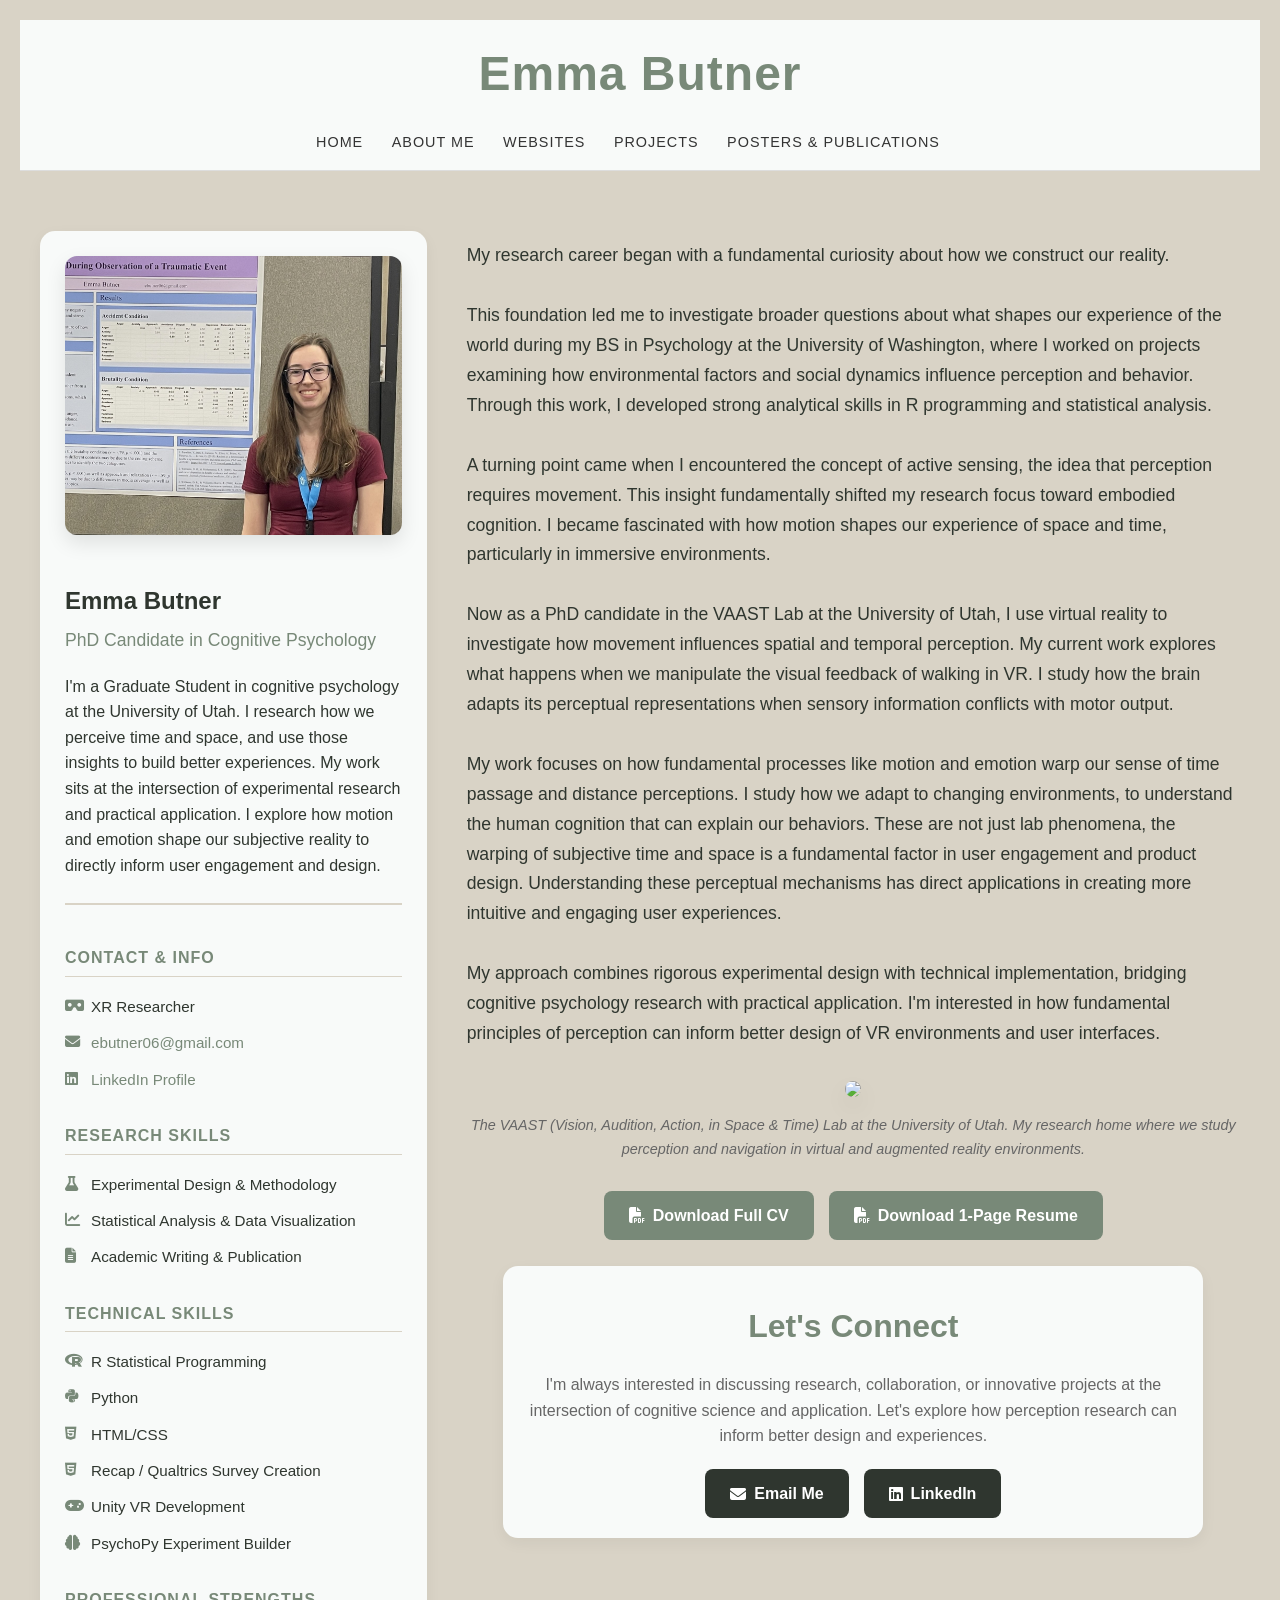
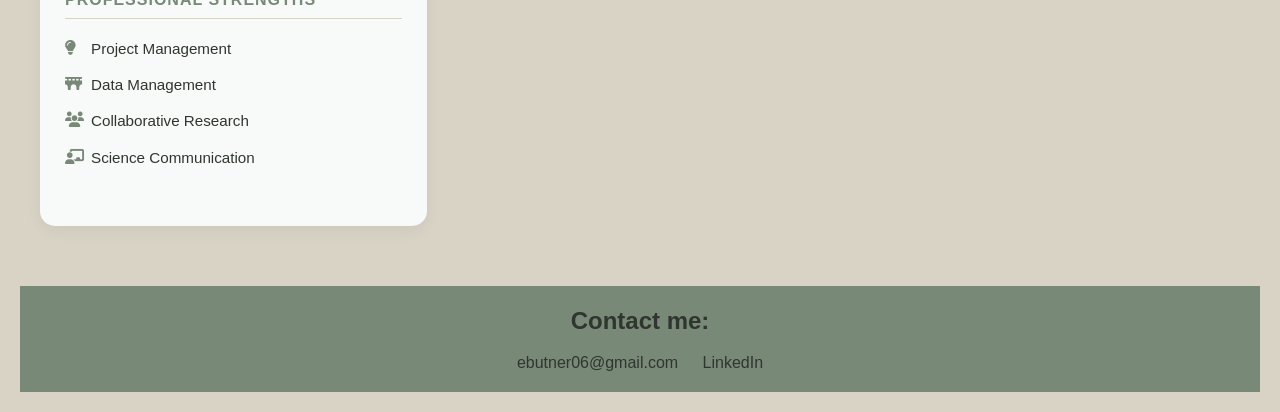
==== aboutme.html @ ad9878ea "Add files via upload" ====
<!DOCTYPE html>
<html lang="en">
<head>
    <meta charset="UTF-8">
    <meta name="viewport" content="width=device-width, initial-scale=1.0">
    <title>Emma Butner | Cognitive Neuroscience & Design</title>
    <link rel="stylesheet" href="home.css">
    <link rel="stylesheet" href="https://cdnjs.cloudflare.com/ajax/libs/font-awesome/6.4.0/css/all.min.css">
    <style>
        /* Two-column layout */
        .two-column-container {
            display: grid;
            grid-template-columns: 1fr 2fr;
            gap: 40px;
            margin: 30px 0;
            max-width: 1200px;
            margin-left: auto;
            margin-right: auto;
        }
        
        /* Left column styling */
        .left-column {
            background: #F8FAF9;
            padding: 25px;
            border-radius: 15px;
            box-shadow: 0 5px 15px rgba(0,0,0,0.05);
        }
        
        .profile-image {
            width: 100%;
            border-radius: 12px;
            margin-bottom: 20px;
            box-shadow: 0 8px 20px rgba(0,0,0,0.1);
        }
        
        .name-title {
            color: #2F362F;
            margin-bottom: 5px;
        }
        
        .subtitle {
            color: #788978;
            font-size: 1.1rem;
            margin-bottom: 20px;
        }
        
        .quick-info {
            margin: 25px 0;
            padding-top: 25px;
            border-top: 2px solid #D9D3C6;
        }
        
        .info-section {
            margin-bottom: 25px;
        }
        
        .info-section h3 {
            color: #788978;
            font-size: 1rem;
            text-transform: uppercase;
            letter-spacing: 1px;
            margin-bottom: 12px;
            padding-bottom: 5px;
            border-bottom: 1px solid #D9D3C6;
        }
        
        .info-list {
            list-style: none;
            padding: 0;
            margin: 0;
        }
        
        .info-list li {
            padding: 6px 0;
            color: #2F362F;
            font-size: 0.95rem;
            display: flex;
            align-items: flex-start;
        }
        
        .info-list li i {
            color: #788978;
            margin-right: 10px;
            margin-top: 3px;
            width: 16px;
        }
        
        /* Right column styling */
        .right-column {
            padding: 10px 0;
        }
        
        .section-title {
            color: #788978;
            font-size: 1.8rem;
            margin-bottom: 20px;
            padding-bottom: 10px;
            border-bottom: 2px solid #D9D3C6;
        }
        
        .about-blurb {
            font-size: 1.1rem;
            line-height: 1.7;
            color: #2F362F;
            margin-bottom: 30px;
        }
        
        .lab-image-container {
            margin: 30px 0;
            text-align: center;
        }
        
        .lab-image {
            width: 100%;
            max-width: 600px;
            border-radius: 12px;
            box-shadow: 0 10px 25px rgba(0,0,0,0.08);
        }
        
        .caption {
            font-style: italic;
            color: #666;
            font-size: 0.9rem;
            margin-top: 10px;
            text-align: center;
        }

        .connect-bar {
            background: #F8FAF9;
            padding: 20px;
            border-radius: 15px;
            text-align: center;
            box-shadow: 0 5px 15px rgba(0,0,0,0.05);
            max-width: 700px;
            margin: 0 auto;
        }

        h3, .connect-bar h3 {
            color: #788978;
            margin-bottom: 20px;
        }
        
        .cv-buttons {
            display: flex;
            gap: 15px;
            justify-content: center;
            flex-wrap: wrap;
        }
        
        .cv-button {
            padding: 12px 25px;
            background: #788978;
            color: white;
            text-decoration: none;
            border-radius: 8px;
            font-weight: bold;
            transition: all 0.3s ease;
            display: inline-flex;
            align-items: center;
            gap: 8px;
        }
        
        .cv-button:hover {
            background: #2F362F;
            transform: translateY(-3px);
            box-shadow: 0 8px 15px rgba(0,0,0,0.1);
        }
        
        .connect-buttons {
            display: flex;
            gap: 15px;
            justify-content: center;
            flex-wrap: wrap;
        }
        
        .connect-button {
            padding: 12px 25px;
            background: #2F362F;
            color: white;
            text-decoration: none;
            border-radius: 8px;
            font-weight: bold;
            transition: all 0.3s ease;
            display: inline-flex;
            align-items: center;
            gap: 8px;
        }
        
        .connect-button:hover {
            background: #788978;
            transform: translateY(-3px);
            box-shadow: 0 8px 15px rgba(0,0,0,0.1);
        }
        
        /* Featured work styling */
        .featured-work {
            margin: 50px 0;
        }
        
        /* Responsive design */
        @media (max-width: 992px) {
            .two-column-container {
                grid-template-columns: 1fr;
                gap: 30px;
            }
            
            .left-column, .right-column {
                max-width: 800px;
                margin: 0 auto;
            }
            
            .bottom-bars {
                grid-template-columns: 1fr;
                gap: 20px;
            }
        }
        
        @media (max-width: 768px) {
            .two-column-container {
                margin: 15px 0;
            }
            
            .left-column, .right-column, .cv-bar, .connect-bar {
                padding: 20px;
            }
            
            .cv-buttons, .connect-buttons {
                flex-direction: column;
                align-items: center;
            }
            
            .cv-button, .connect-button {
                width: 100%;
                max-width: 300px;
                justify-content: center;
            }
        }
    </style>
</head>
<body>
    <header>
        <h1>Emma Butner</h1>
        <nav>
            <a href="home.html">Home</a>
            <a href="aboutme.html">About Me</a>
            <a href="websites.html">Websites</a>
            <a href="experiment.html">Projects</a>
            <a href="p&p.html">Posters & Publications</a>
        </nav>
    </header>

    <main>
        <!-- Two Column Layout -->
        <div class="two-column-container">
            <!-- Left Column -->
            <div class="left-column">
                <img src="images/portrait.jpg" alt="Emma Butner" class="profile-image">
                
                <h2 class="name-title">Emma Butner</h2>
                <p class="subtitle">PhD Candidate in Cognitive Psychology</p>
                
                <p>I'm a Graduate Student in cognitive psychology at the University of Utah. I research how we perceive time and space, and use those insights to build better experiences. My work sits at the intersection of experimental research and practical application. I explore how motion and emotion shape our subjective reality to directly inform user engagement and design.</p>

                <div class="quick-info">
                    <div class="info-section">
                        <h3>Contact & Info</h3>
                        <ul class="info-list">
                            <li><i class="fas fa-vr-cardboard"></i> XR Researcher</li>
                            <li><i class="fas fa-envelope"></i> <a href="mailto:ebutner06@gmail.com"  style="color: #788978; text-decoration: none;">ebutner06@gmail.com</a></li>
                            <li><i class="fab fa-linkedin"></i> <a href="https://www.linkedin.com/in/emma-butner/" style="color: #788978; text-decoration: none;" target="_blank">LinkedIn Profile</a></li>
                        </ul>
                    </div>
                    
                    <div class="info-section">
                        <h3>Research Skills</h3>
                        <ul class="info-list">
                            <li><i class="fas fa-flask"></i> Experimental Design & Methodology</li>
                            <li><i class="fas fa-chart-line"></i> Statistical Analysis & Data Visualization</li>
                            <li><i class="fas fa-file-alt"></i> Academic Writing & Publication</li>
                        </ul>
                    </div>
                    
                    <div class="info-section">
                        <h3>Technical Skills</h3>
                        <ul class="info-list">
                            <li><i class="fab fa-r-project"></i> R Statistical Programming</li>
                            <li><i class="fab fa-python"></i> Python</li>
                            <li><i class="fab fa-html5"></i> HTML/CSS</li>
                            <li><i class="fab fa-html5"></i> Recap / Qualtrics Survey Creation</li>
                            <li><i class="fas fa-gamepad"></i> Unity VR Development</li>
                            <li><i class="fas fa-brain"></i> PsychoPy Experiment Builder</li>
                        </ul>
                    </div>
                    
                    <div class="info-section">
                        <h3>Professional Strengths</h3>
                        <ul class="info-list">
                            <li><i class="fas fa-lightbulb"></i> Project Management</li>
                            <li><i class="fas fa-bridge"></i> Data Management</li>
                            <li><i class="fas fa-users"></i> Collaborative Research</li>
                            <li><i class="fas fa-chalkboard-teacher"></i> Science Communication</li>
                        </ul>
                    </div>
                </div>
            </div>
            
            <!-- Right Column -->
            <div class="right-column">
               
                <div class="about-blurb">
                    <p>My research career began with a fundamental curiosity about how we construct our reality.</p>
                    <br>
                    <p>This foundation led me to investigate broader questions about what shapes our experience of the world during my BS in Psychology at the University of Washington, where I worked on projects examining how environmental factors and social dynamics influence perception and behavior. Through this work, I developed strong analytical skills in R programming and statistical analysis.</p>
                    <br>
                    <p>A turning point came when I encountered the concept of active sensing, the idea that perception requires movement. This insight fundamentally shifted my research focus toward embodied cognition. I became fascinated with how motion shapes our experience of space and time, particularly in immersive environments.</p>
                    <br>
                    <p>Now as a PhD candidate in the VAAST Lab at the University of Utah, I use virtual reality to investigate how movement influences spatial and temporal perception. My current work explores what happens when we manipulate the visual feedback of walking in VR. I study how the brain adapts its perceptual representations when sensory information conflicts with motor output.</p>
                    <br>
                    <p>My work focuses on how fundamental processes like motion and emotion warp our sense of time passage and distance perceptions. I study how we adapt to changing environments, to understand the human cognition that can explain our behaviors. These are not just lab phenomena, the warping of subjective time and space is a fundamental factor in user engagement and product design. Understanding these perceptual mechanisms has direct applications in creating more intuitive and engaging user experiences.</p>
                    <br>
                    <p>My approach combines rigorous experimental design with technical implementation, bridging cognitive psychology research with practical application. I'm interested in how fundamental principles of perception can inform better design of VR environments and user interfaces.</p>
                </div>
                
                <div class="lab-image-container">
                    <img src="images/vaast2.jpg" class="lab-image">
                    <p class="caption">The VAAST (Vision, Audition, Action, in Space & Time) Lab at the University of Utah. My research home where we study perception and navigation in virtual and augmented reality environments.</p>
                </div>

                <div class="cv-buttons">
                    <a href="images/CV grad school.pdf" class="cv-button" download target="_blank">
                        <i class="fas fa-file-pdf"></i> Download Full CV
                    </a>
                    <a href="images/Resume Grad.pdf" class="cv-button" download target="_blank">
                        <i class="fas fa-file-pdf"></i> Download 1-Page Resume
                    </a>
                </div>
                <br>
                    
                    <!-- Connect Bar -->
                <div class="connect-bar">
                    <h3 style="font-size: 2rem;">Let's Connect</h3>
                    <p style="margin-bottom: 20px; color: #666;">I'm always interested in discussing research, collaboration, or innovative projects at the intersection of cognitive science and application. Let's explore how perception research can inform better design and experiences.</p>
                    <div class="connect-buttons">
                        <a href="mailto:ebutner06@gmail.com" class="connect-button">
                            <i class="fas fa-envelope"></i> Email Me
                        </a>
                        <a href="https://www.linkedin.com/in/emma-butner/" class="connect-button" target="_blank">
                            <i class="fab fa-linkedin"></i> LinkedIn
                        </a>
                    </div>
                </div>
            </div>
        </div>
    </main>

    <footer>
        <div class="footer-text">
            <h2>Contact me:</h2> 
            <a href="mailto:ebutner06@gmail.com" target="_blank">ebutner06@gmail.com</a>
            <a href="https://www.linkedin.com/in/emma-butner/" target="_blank">LinkedIn</a>
        </div>
    </footer>
</body>
</html>
---- home.css ----
/* base colors for this project
white: #F8FAF9 
black: #2F362F
green: #788978
creme: #D9D3C6
*/

* {
  margin: 0;
  padding: 0;
  box-sizing: border-box;
}

body { /* for any text between <body> and </body> in the html */
  font-family: Calibri, 'Trebuchet MS', sans-serif; /* body text font */
  margin: 0;
  padding: 20px;
  line-height: 1.6;
  color: #2F362F;
  background-color: #D9D3C6;
  min-height: 100vh;
  display: flex;
  flex-direction: column;
}

h1 { /* for any text between <h1> and </h1> */
  font-size: 3rem;
  margin-bottom: 1rem;
  letter-spacing: 1px;
  color: #788978;
}

h2 { /* for any text between <h2> and </h2> */
  color: #788978;
  margin: 20px 0;
}

h3 {
  margin: 15px 0;
}

nav {
  margin-top: 1rem;
}

nav a{
  margin-right: 1.5rem;
  text-decoration: none;
  text-transform: uppercase;
  font-size: 0.9rem;
  letter-spacing: 1px;
  color: #333;
}

nav a:hover{
  text-decoration: underline;
}

header { /* for any text between <header> and </header>. all details for the header image */
  position: relative;
  top: 0;
  background: #F8FAF9;
  padding: 1rem;
  border-bottom: 1px solid #ddd;
  height: auto;
  text-align: center;
}

main {
    padding: 30px 20px;
    max-width: 1400px;
    margin: 0 auto;
    flex: 1;
}

.tagline {
    color: #666;
    font-style: italic;
    margin-top: -0.5rem;
}

.hero {
    text-align: center;
    padding: 4rem 2rem;
    background: linear-gradient(135deg, #f5f7fa 0%, #e4e8ed 100%);
}

.hero h2 {
    font-size: 2.5rem;
    margin-bottom: 1rem;
}

.hero-subtitle {
    font-size: 1.2rem;
    max-width: 600px;
    margin: 0 auto 2rem;
    color: #555;
}

.highlight {
    color: #e69e3a;
    font-weight: bold;
}

.button {
    display: inline-block;
    padding: 0.8rem 2rem;
    background-color: #788978;
    color: #F8FAF9;
    text-decoration: none;
    border-radius: 4px;
    font-weight: bold;
    transition: background-color 0.3s ease;
}

.button:hover {
    background-color: #e69e3a;
}

.intro {
    max-width: 800px;
    margin: 3rem auto;
    padding: 0 2rem;
    text-align: center;
    font-size: 1.1rem;
}

.featured-work {
    padding: 3rem 2rem;
    background-color: #fff;
}

.work-grid {
    display: grid;
    grid-template-columns: repeat(auto-fit, minmax(280px, 1fr));
    gap: 2rem;
    max-width: 1000px;
    margin: 2rem auto;
}

.work-card {
    border: 1px solid #ddd;
    border-radius: 8px;
    overflow: hidden;
    background-color: #fff;
    transition: transform 0.3s ease, box-shadow 0.3s ease;
}

.work-card:hover {
    transform: translateY(-5px);
    box-shadow: 0 10px 20px rgba(0,0,0,0.1);
}

.card-image {
    height: 180px;
    background-color: #e69e3a; /* Placeholder color */
    position: relative;
}

.category-tag {
    position: absolute;
    top: 10px;
    left: 10px;
    background-color: rgba(44, 62, 80, 0.85);
    color: white;
    padding: 0.3rem 0.7rem;
    border-radius: 12px;
    font-size: 0.8rem;
}

.work-card h3, .work-card p {
    padding: 0 1rem;
}

.card-link {
    display: block;
    padding: 1rem;
    color: #2c3e50;
    font-weight: bold;
    text-decoration: none;
}

.card-link:hover {
    color: #e69e3a;
}

.secondary-button {
    text-decoration: none;
    color: #2F362F;
    border: 2px solid #2F362F;
    padding: 0.6rem 1.5rem;
    border-radius: 4px;
    font-weight: bold;
    transition: all 0.3s ease;
}

.secondary-button:hover {
    background-color: #2F362F;
    color: white;
}

.research-cta {
    text-align: center;
    padding: 4rem 2rem;
    background-color: #f0f4f8;
}

footer {
    background-color: #788978;
    padding: 1rem;
    text-align: center;
    position: relative;
    bottom: 0;
    width: 100%;
    display: flex;
    flex-direction: column;
}

.footer-text {
  text-align: center;
}

.footer-text h2 {
  color: #2F362F;
  margin: 0 0 10px 0;
}

.footer-text a {
  color: #2F362F;
  margin: 0 10px;
  text-decoration: none;
}

.footer-text a:hover {
  text-decoration: underline;
}

.copyright {
    margin-top: 2rem;
    font-size: 0.9rem;
    color: #aaa;
}

/* Image and Layout Utilities */
.portrait {
    max-width: 100%;
    height: auto;
}

.flex-container {
    display: flex;
    align-items: flex-start;
    gap: 30px;
    margin: 20px 0;
}

.flex-container img {
    flex-shrink: 0;
    width: 300px;
    border-radius: 10px;
}

.flex-container .text-content {
    flex: 1;
}

/* Responsive */
@media (max-width: 768px) {
    body {
        padding: 10px;
    }
    
    h1 {
        font-size: 2rem;
    }
    
    .flex-container {
        flex-direction: column;
        align-items: center;
        text-align: center;
    }
    
    .flex-container img {
        width: 80%;
        max-width: 400px;
    }
    
    nav {
        display: flex;
        flex-wrap: wrap;
        justify-content: center;
        gap: 10px;
    }
    
    nav a {
        margin: 0;
    }
}

/*//////////////////////////////////////////*/
/* website page format */
/* Computer setup styles for websites.html */
.computer-setup {
    position: relative;
    width: 1350px;
    height: 800px;
    margin: 20px auto 40px auto;
}

.tower {
    position: absolute;
    left: 10px;
    bottom: 200px;
    width: 180px;
    height: 400px;
    background: #222;
    border-radius: 5px;
    box-shadow: 0 5px 15px rgba(0,0,0,0.3);
    z-index: 1;
}

.tower-front {
    position: absolute;
    top: 10px;
    left: 10px;
    right: 10px;
    bottom: 10px;
    background: #111;
    border-radius: 3px;
}

.tower-led {
    position: absolute;
    top: 20px;
    left: 20px;
    width: 10px;
    height: 10px;
    background: #4CAF50;
    border-radius: 50%;
}

.monitor {
    position: absolute;
    left: 125px;
    top: 0;
    width: 800px;
    background: #333;
    padding: 10px;
    border-radius: 8px;
    z-index: 2;
}

.monitor-stand {
    position: absolute;
    bottom: -30px;
    left: 50%;
    transform: translateX(-50%);
    width: 80px;
    height: 30px;
    background: #444;
    border-radius: 3px 3px 0 0;
}

.screen {
    background: white;
    border-radius: 5px;
    overflow: hidden;
    height: 450px;
    display: flex;
    flex-direction: column;
    border: 2px solid #222;
}

.screen-content {
    flex: 1;
    overflow-y: auto;
    padding: 0;
}

.website-tabs {
    display: flex;
    background: #f8f9fa;
    padding: 8px;
    border-bottom: 1px solid #ddd;
}

.website-tab {
    padding: 8px 20px;
    margin-right: 5px;
    background: #e9ecef;
    border-radius: 4px 4px 0 0;
    cursor: pointer;
    border: 1px solid #ddd;
    border-bottom: none;
    font-weight: bold;
    transition: background-color 0.3s;
}

.website-tab:hover {
    background: #dee2e6;
}

.website-tab.active {
    background: white;
    border-bottom: 1px solid white;
    margin-bottom: -1px;
}

.ft-header {
    background: hwb(35 96% 0%);
    padding: 1rem;
    border-bottom: 1px solid #ddd;
    text-align: center;
}

.p4p-header {
    background: #2c3e50;
    padding: 1rem;
    border-bottom: 1px solid #ddd;
    text-align: center;
}

.ft-header h1, .p4p-header h1 {
    margin: 0 0 0.5rem 0;
    font-size: 1.8rem;
}

.ft-header nav a, .p4p-header nav a {
    margin-right: 1.5rem;
    text-decoration: none;
    text-transform: uppercase;
    font-size: 0.9rem;
    letter-spacing: 1px;
}

.ft-header nav a {
    color: #333;
}

.p4p-header nav a {
    color: white;
}

.ft-header nav a:hover {
    color: #000;
    text-decoration: underline;
}

.p4p-header nav a:hover {
    color: #ddd;
    text-decoration: underline;
}

.website-image {
    width: 100%;
    height: auto;
    display: block;
}

.keyboard-container {
    position: absolute;
    left: 260px;
    top: 540px;
    width: 580px;
    height: 180px;
    transform: perspective(600px) rotateX(45deg);
    transform-origin: top center;
    z-index: 3;
}

.keyboard {
    width: 100%;
    height: 100%;
    background: #222;
    border-radius: 8px;
    position: relative;
    box-shadow: 0 20px 30px rgba(0,0,0,0.3);
}

.keyboard-top {
    height: 140px;
    background: #333;
    border-radius: 5px;
    margin: 10px 15px 0 15px;
    padding: 15px;
}

.key-row {
    display: flex;
    gap: 4px;
    margin-bottom: 6px;
    justify-content: center;
}

.key {
    width: 32px;
    height: 32px;
    background: linear-gradient(145deg, #1a1a1a, #111);
    border-radius: 4px;
    box-shadow: 0 3px 0 #000, inset 0 1px 0 rgba(255,255,255,0.1);
}

.key-space {
    width: 200px;
    height: 28px;
    background: #444;
    border-radius: 4px;
    margin: 8px auto 0 auto;
    box-shadow: 0 3px 0 #222;
}

.phone {
    position: absolute;
    right: 50px;
    top: 0;
    background: #111;
    border-radius: 20px;
    padding: 15px 10px;
    width: 300px;
    height: 445px;
    box-shadow: 0 5px 15px rgba(0,0,0,0.4);
    z-index: 4;
}

.phone-screen {
    background: white;
    border-radius: 12px;
    height: 95%;
    overflow-y: auto;
    padding: 12px;
}

.phone-website-tabs {
    display: flex;
    background: #f8f9fa;
    padding: 6px;
    border-bottom: 1px solid #ddd;
    margin-bottom: 10px;
    border-radius: 4px;
}

.phone-website-tab {
    padding: 6px 12px;
    margin-right: 4px;
    background: #e9ecef;
    border-radius: 3px 3px 0 0;
    cursor: pointer;
    border: 1px solid #ddd;
    border-bottom: none;
    font-weight: bold;
    font-size: 13px;
    transition: background-color 0.3s;
}

.phone-website-tab:hover {
    background: #dee2e6;
}

.phone-website-tab.active {
    background: white;
    border-bottom: 1px solid white;
    margin-bottom: -1px;
}

.phone-ft-header {
    background: hwb(35 96% 0%);
    padding: 0.8rem;
    border-bottom: 1px solid #ddd;
    border-radius: 4px;
    margin-bottom: 10px;
}

.phone-p4p-header {
    background: #2c3e50;
    padding: 0.8rem;
    border-bottom: 1px solid #ddd;
    border-radius: 4px;
    margin-bottom: 10px;
}

.phone-ft-header-title, .phone-p4p-header-title {
    text-align: center;
}

.phone-ft-nav, .phone-p4p-nav {
    margin-top: 0.5rem;
    display: flex;
    flex-wrap: wrap;
    justify-content: center;
    gap: 8px;
}

.phone-ft-nav a, .phone-p4p-nav a {
    text-decoration: none;
    text-transform: uppercase;
    font-size: 0.8rem;
    letter-spacing: 0.5px;
    padding: 3px 8px;
    border-radius: 3px;
}

.phone-ft-nav a {
    color: #333;
}

.phone-p4p-nav a {
    color: white;
}

.phone-ft-nav a:hover {
    color: #000;
    text-decoration: underline;
    background: rgba(0,0,0,0.05);
}

.phone-p4p-nav a:hover {
    color: #ddd;
    text-decoration: underline;
    background: rgba(255,255,255,0.1);
}

.phone-ft-nav a.active {
    font-weight: bold;
    background: rgba(0,0,0,0.1);
}

.phone-p4p-nav a.active {
    font-weight: bold;
    background: rgba(255,255,255,0.2);
}

/* Responsive styles for computer setup */
@media (max-width: 1200px) {
    .computer-setup {
        width: 900px;
        height: 600px;
        margin: 20px auto;
    }
    
    .phone {
        display: none;
    }
    
    .monitor {
        left: 50%;
        transform: translateX(-50%);
        width: 700px;
    }
    
    .tower {
        display: none;
    }
    
    .keyboard-container {
        left: 50%;
        transform: translateX(-50%) perspective(600px) rotateX(45deg);
        width: 500px;
        top: 480px;
    }
    
    .keyboard-top {
        height: 120px;
        padding: 10px;
    }
    
    .key {
        width: 28px;
        height: 28px;
    }
    
    .key-space {
        width: 180px;
    }
}

@media (max-width: 768px) {
    .computer-setup {
        width: 100%;
        height: 500px;
        display: flex;
        justify-content: center;
        align-items: center;
    }
    
    .monitor, .keyboard-container, .tower {
        display: none;
    }
    
    .phone {
        display: block;
        position: relative;
        top: auto;
        right: auto;
        left: auto;
        margin: 0 auto;
        width: 280px;
        height: 420px;
    }
}

@media (max-width: 480px) {
    .phone {
        width: 250px;
        height: 380px;
        padding: 12px 8px;
    }
    
    .phone-screen {
        padding: 10px;
    }
}

/*//////////////////////////////////////////*/
/* PUBLICATIONS PAGE */
/* Publications & Posters specific styles */
.section {
    background: #F8FAF9;
    padding: 30px;
    margin-bottom: 30px;
    border-radius: 8px;
    box-shadow: 0 2px 10px rgba(0,0,0,0.1);
}

.publication {
    margin-bottom: 25px;
    padding: 15px;
    background: #D9D3C6;
    border-left: 4px solid #788978;
    border-radius: 4px;
}

.authors {
    color: #2F362F;
}

.title {
    font-style: italic;
    margin: 5px 0;
    color: #788978;
}

.journal {
    color: #788978;
    margin-bottom: 5px;
}

.year {
    color: #788978;
    font-weight: bold;
}

.presenting-author {
    color: #2F362F;
    font-weight: bold;
}

.status {
    display: inline-block;
    padding: 3px 8px;
    background: #F8FAF9;
    color: #2F362F ;
    border-radius: 3px;
    font-size: 0.9rem;
    margin-right: 10px;
}

.presentation-type {
    color: #788978;
    font-weight: bold;
    margin-top: 5px;
}

.divider {
    height: 1px;
    background: #F8FAF9;
    margin: 20px 0;
}

.poster-image {
    width: 100%;
    height: 200px;
    background-color: #f0f0f0;
    display: flex;
    align-items: center;
    justify-content: center;
    color: #666;
    font-style: italic;
}

/* Fix footer styles - remove inline styles from HTML */
.footer-text h2 {
    color: #2F362F;
    margin: 0 0 10px 0;
}

.footer-text a {
    color: #2F362F;
    margin: 0 10px;
    text-decoration: none;
}

.footer-text a:hover {
    text-decoration: underline;
}
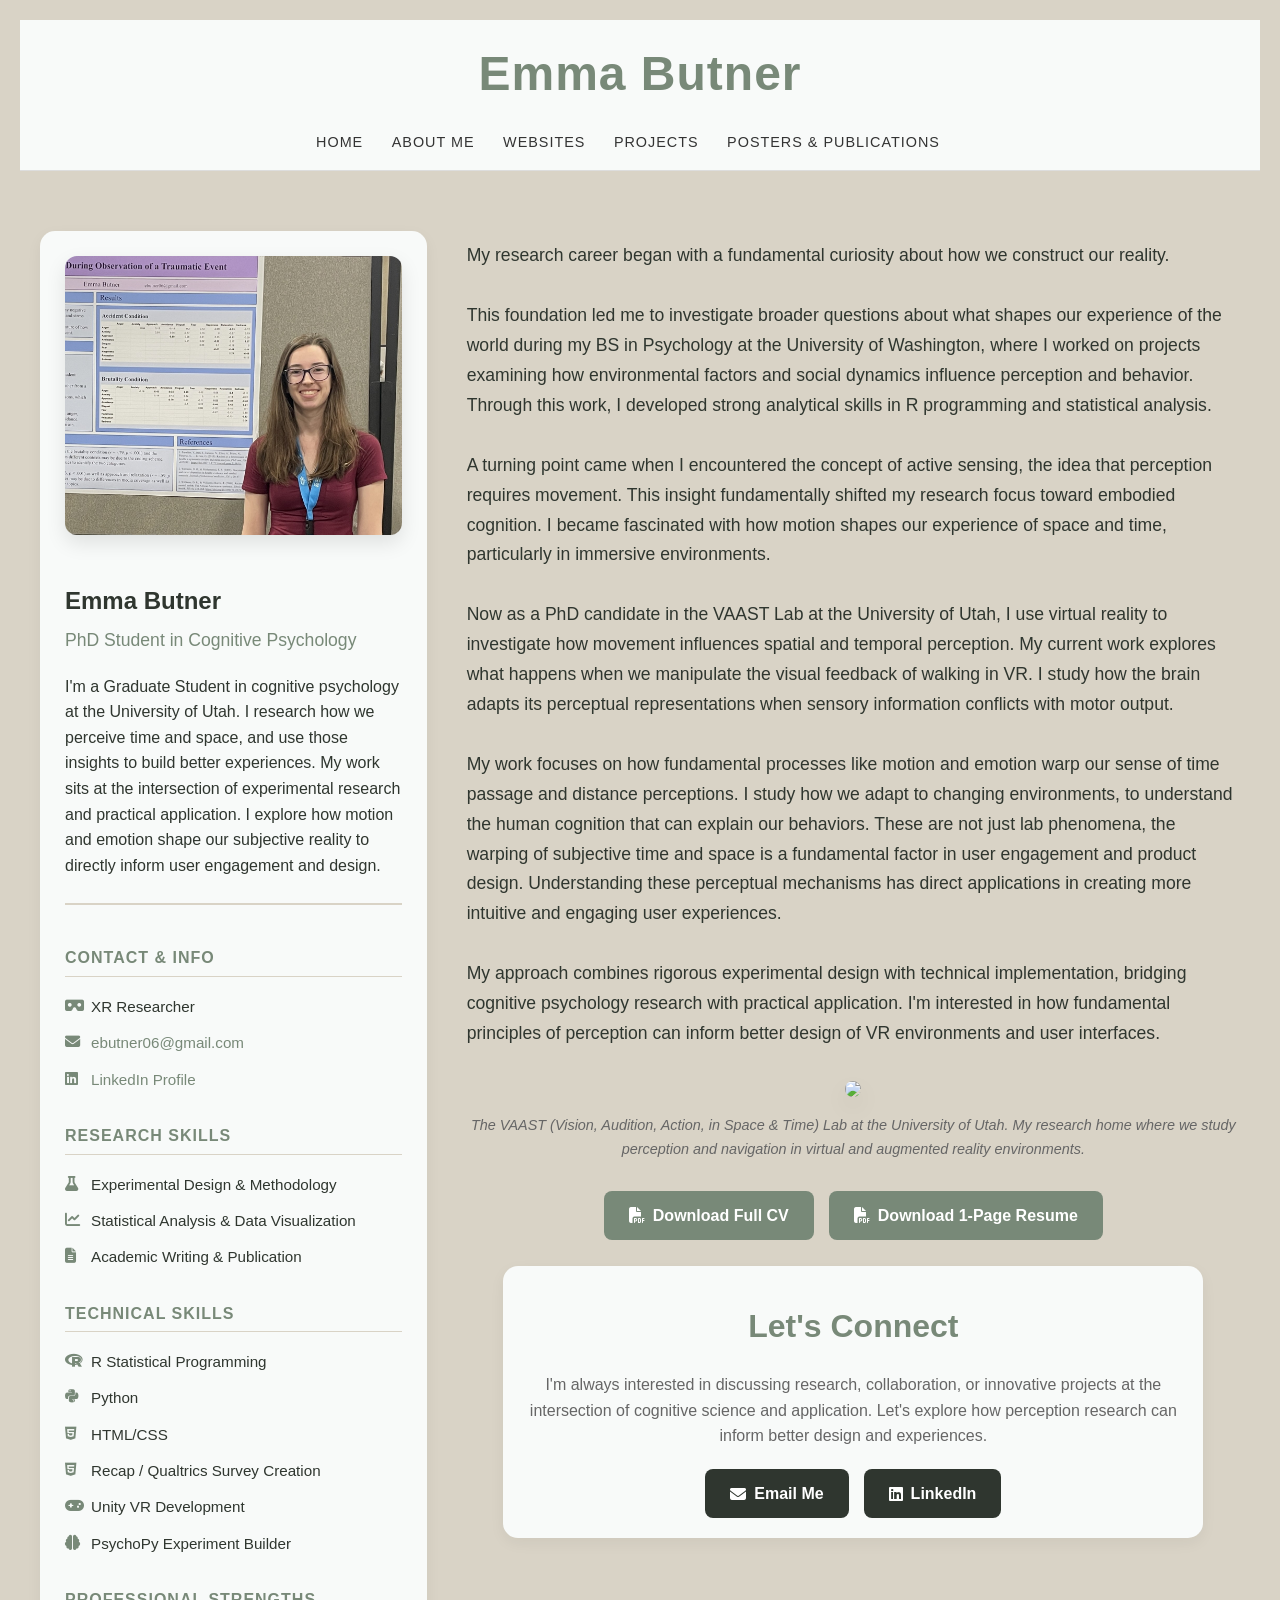
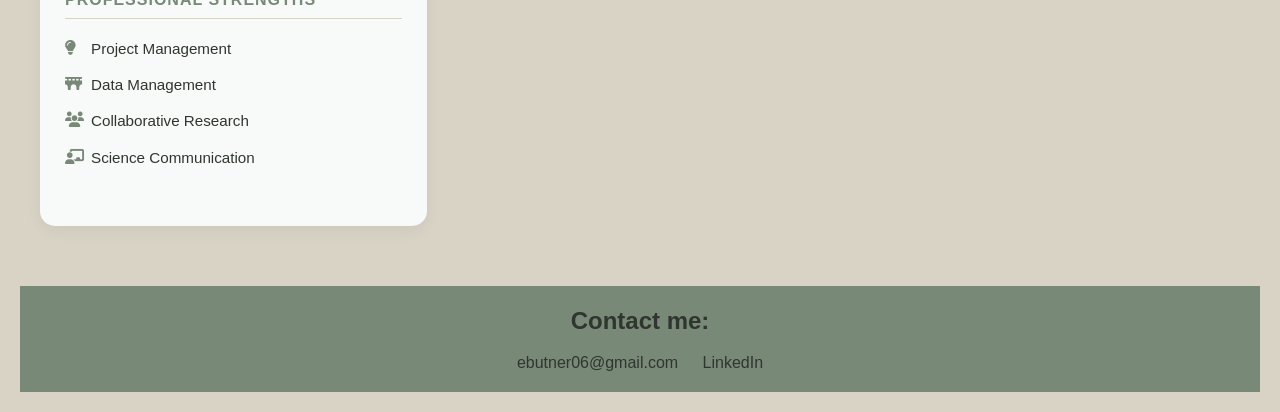
==== commit 28935fa6: "Update aboutme.html" ====
--- a/aboutme.html
+++ b/aboutme.html
@@ -241,7 +241,7 @@
     <header>
         <h1>Emma Butner</h1>
         <nav>
-            <a href="home.html">Home</a>
+            <a href="index.html">Home</a>
             <a href="aboutme.html">About Me</a>
             <a href="websites.html">Websites</a>
             <a href="experiment.html">Projects</a>
@@ -257,7 +257,7 @@
                 <img src="images/portrait.jpg" alt="Emma Butner" class="profile-image">
                 
                 <h2 class="name-title">Emma Butner</h2>
-                <p class="subtitle">PhD Candidate in Cognitive Psychology</p>
+                <p class="subtitle">PhD Student in Cognitive Psychology</p>
                 
                 <p>I'm a Graduate Student in cognitive psychology at the University of Utah. I research how we perceive time and space, and use those insights to build better experiences. My work sits at the intersection of experimental research and practical application. I explore how motion and emotion shape our subjective reality to directly inform user engagement and design.</p>
 
@@ -361,4 +361,4 @@
         </div>
     </footer>
 </body>
-</html>+</html>
